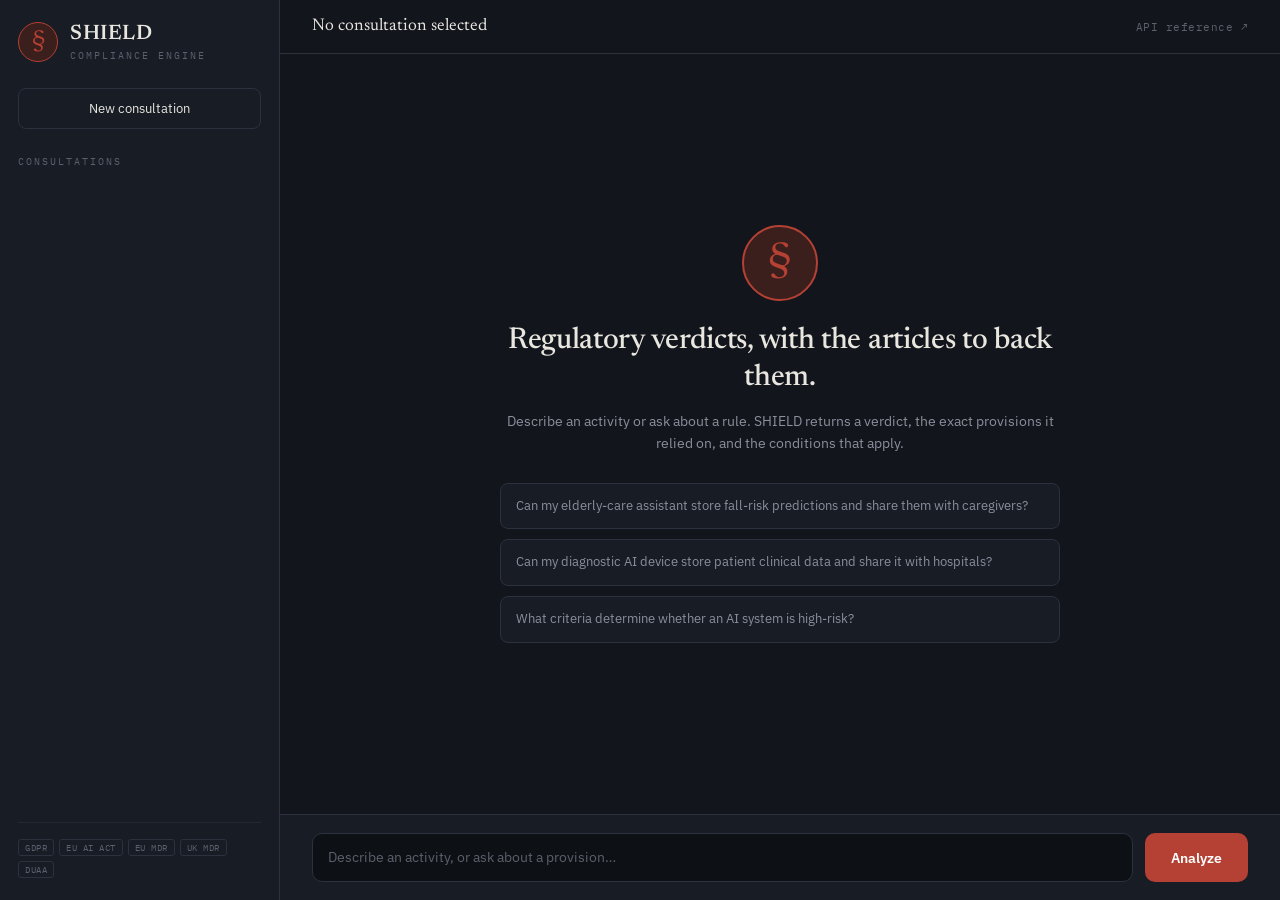
==== static/index.html @ 23c025e5 "Phase 5 completed, fastapi, frontend" ====
<!doctype html>
<html lang="en">
<head>
  <meta charset="utf-8" />
  <meta name="viewport" content="width=device-width, initial-scale=1" />
  <title>SHIELD — Healthcare AI Compliance</title>
  <link rel="preconnect" href="https://fonts.googleapis.com">
  <link rel="preconnect" href="https://fonts.gstatic.com" crossorigin>
  <link href="https://fonts.googleapis.com/css2?family=Newsreader:opsz,wght@6..72,400;6..72,500;6..72,600&family=IBM+Plex+Mono:wght@400;500;600&family=IBM+Plex+Sans:wght@400;500;600&display=swap" rel="stylesheet">
  <link rel="stylesheet" href="style.css" />
</head>
<body>
  <div class="app">
    <aside class="sidebar">
      <div class="brand">
        <span class="brand-seal">§</span>
        <div class="brand-text">
          <span class="brand-name">SHIELD</span>
          <span class="brand-sub">Compliance Engine</span>
        </div>
      </div>
      <button id="new-session" class="btn-new">New consultation</button>
      <div class="sessions-label">Consultations</div>
      <ul id="session-list" class="session-list"></ul>
      <div class="sidebar-footer">
        <span class="reg-tag">GDPR</span><span class="reg-tag">EU AI Act</span>
        <span class="reg-tag">EU MDR</span><span class="reg-tag">UK MDR</span>
        <span class="reg-tag">DUAA</span>
      </div>
    </aside>

    <main class="main">
      <header class="topbar">
        <div id="active-title" class="active-title">No consultation selected</div>
        <a class="docs-link" href="#" id="docs-link" target="_blank">API reference ↗</a>
      </header>

      <div id="messages" class="messages">
        <div class="empty-state">
          <div class="empty-seal">§</div>
          <h1>Regulatory verdicts, with the articles to back them.</h1>
          <p>Describe an activity or ask about a rule. SHIELD returns a verdict,
             the exact provisions it relied on, and the conditions that apply.</p>
          <div class="examples">
            <button class="example">Can my elderly-care assistant store fall-risk predictions and share them with caregivers?</button>
            <button class="example">Can my diagnostic AI device store patient clinical data and share it with hospitals?</button>
            <button class="example">What criteria determine whether an AI system is high-risk?</button>
          </div>
        </div>
      </div>

      <div class="composer">
        <textarea id="question" rows="1" placeholder="Describe an activity, or ask about a provision…"></textarea>
        <button id="send" class="btn-send">Analyze</button>
      </div>
    </main>
  </div>
  <script src="app.js"></script>
</body>
</html>
---- static/style.css ----
:root {
  /* Legal-instrument palette: slate ground, parchment ink, oxblood seal */
  --bg:          #12151c;
  --bg-panel:    #181c25;
  --bg-elevated: #20252f;
  --bg-sunken:   #0d1015;
  --border:      #2b313d;
  --border-soft: #232834;
  --ink:         #e8e6df;   /* parchment text */
  --ink-dim:     #8a8f9c;
  --ink-faint:   #5b606c;
  --seal:        #b54034;   /* oxblood — the verdict seal */
  --seal-soft:   #3a1f1c;
  --gold:        #c9a24b;   /* citation gold */
  --gold-soft:   #2e2715;
  --green:       #5a9e6f;
  --red:         #c45a4f;
  --blue:        #6792c4;
  --mono:  "IBM Plex Mono", ui-monospace, monospace;
  --sans:  "IBM Plex Sans", system-ui, sans-serif;
  --serif: "Newsreader", Georgia, serif;
}

* { box-sizing: border-box; margin: 0; padding: 0; }

body {
  background: var(--bg);
  color: var(--ink);
  font-family: var(--sans);
  font-size: 14px;
  height: 100vh;
  overflow: hidden;
  -webkit-font-smoothing: antialiased;
}

.app { display: grid; grid-template-columns: 280px 1fr; height: 100vh; }

/* ── Sidebar ── */
.sidebar {
  background: var(--bg-panel);
  border-right: 1px solid var(--border);
  display: flex; flex-direction: column;
  padding: 22px 18px;
}
.brand { display: flex; align-items: center; gap: 12px; margin-bottom: 26px; }
.brand-seal {
  font-family: var(--serif); font-size: 26px; color: var(--seal);
  width: 40px; height: 40px; display: grid; place-items: center;
  border: 1.5px solid var(--seal); border-radius: 50%;
  background: var(--seal-soft);
}
.brand-text { display: flex; flex-direction: column; line-height: 1.1; }
.brand-name { font-family: var(--serif); font-size: 21px; font-weight: 600; letter-spacing: .5px; }
.brand-sub { font-family: var(--mono); font-size: 10px; text-transform: uppercase;
             letter-spacing: 2px; color: var(--ink-faint); margin-top: 3px; }

.btn-new {
  background: transparent; color: var(--ink);
  border: 1px solid var(--border); border-radius: 8px;
  padding: 11px; cursor: pointer; font-family: var(--sans); font-size: 13px;
  transition: border-color .15s, color .15s, background .15s;
}
.btn-new:hover { border-color: var(--seal); color: var(--ink); background: var(--seal-soft); }

.sessions-label, .sidebar-footer {
  font-family: var(--mono); text-transform: uppercase; font-size: 10px;
  letter-spacing: 2px; color: var(--ink-faint);
}
.sessions-label { margin: 26px 0 12px; }
.session-list { list-style: none; flex: 1; overflow-y: auto; margin: 0 -4px; }
.session-item {
  padding: 10px 12px; border-radius: 6px; cursor: pointer;
  color: var(--ink-dim); font-size: 13px; margin-bottom: 2px;
  white-space: nowrap; overflow: hidden; text-overflow: ellipsis;
  border-left: 2px solid transparent;
  transition: background .12s, color .12s, border-color .12s;
}
.session-item:hover { background: var(--bg-elevated); color: var(--ink); }
.session-item.active { background: var(--bg-elevated); color: var(--gold);
                       border-left-color: var(--seal); }
.sidebar-footer {
  padding-top: 16px; border-top: 1px solid var(--border-soft);
  display: flex; flex-wrap: wrap; gap: 5px;
}
.reg-tag {
  font-size: 9px; padding: 2px 6px; border: 1px solid var(--border);
  border-radius: 3px; color: var(--ink-faint); letter-spacing: .5px;
}

/* ── Main ── */
.main { display: flex; flex-direction: column; height: 100vh; }
.topbar {
  display: flex; justify-content: space-between; align-items: center;
  padding: 18px 32px; border-bottom: 1px solid var(--border);
}
.active-title { font-family: var(--serif); font-size: 17px; color: var(--ink); }
.docs-link { color: var(--ink-faint); text-decoration: none; font-family: var(--mono);
             font-size: 11px; letter-spacing: .5px; }
.docs-link:hover { color: var(--gold); }

.messages { flex: 1; overflow-y: auto; padding: 32px; display: flex;
            flex-direction: column; gap: 22px; }

/* ── Empty state ── */
.empty-state { margin: auto; text-align: center; max-width: 560px; }
.empty-seal {
  font-family: var(--serif); font-size: 44px; color: var(--seal);
  width: 76px; height: 76px; margin: 0 auto 22px; display: grid; place-items: center;
  border: 2px solid var(--seal); border-radius: 50%; background: var(--seal-soft);
}
.empty-state h1 { font-family: var(--serif); font-weight: 500; font-size: 30px;
                  line-height: 1.25; margin-bottom: 12px; letter-spacing: -.3px; }
.empty-state p { color: var(--ink-dim); margin-bottom: 28px; line-height: 1.6; }
.examples { display: flex; flex-direction: column; gap: 10px; }
.example {
  background: var(--bg-panel); border: 1px solid var(--border); color: var(--ink-dim);
  border-radius: 8px; padding: 13px 15px; text-align: left; cursor: pointer;
  font-family: var(--sans); font-size: 13px; line-height: 1.45;
  transition: border-color .15s, color .15s;
}
.example:hover { border-color: var(--gold); color: var(--ink); }

/* ── Messages ── */
.msg-user {
  align-self: flex-end; max-width: 70%;
  background: var(--bg-elevated); border: 1px solid var(--border);
  padding: 12px 16px; border-radius: 12px 12px 3px 12px; line-height: 1.5;
}
.msg-assistant { align-self: flex-start; max-width: 84%; width: 100%; }

.msg-plain {
  align-self: flex-start; max-width: 72%; color: var(--ink);
  line-height: 1.65; padding: 4px 2px; font-size: 14px;
}

/* ── Thinking / streaming steps ── */
.thinking { color: var(--ink-dim); font-style: italic; }
.stream-steps {
  align-self: flex-start; max-width: 84%; width: 100%;
  background: var(--bg-sunken); border: 1px solid var(--border-soft);
  border-radius: 10px; padding: 14px 18px;
  display: flex; flex-direction: column; gap: 9px;
}
.stream-step {
  display: flex; align-items: center; gap: 11px; font-size: 13px;
  color: var(--ink-faint); font-family: var(--mono);
  opacity: 0; transform: translateX(-6px);
  animation: stepIn .3s ease forwards;
}
@keyframes stepIn { to { opacity: 1; transform: translateX(0); } }
.stream-step .dot {
  width: 7px; height: 7px; border-radius: 50%; background: var(--ink-faint);
  flex-shrink: 0;
}
.stream-step.active { color: var(--gold); }
.stream-step.active .dot { background: var(--gold); animation: pulse 1s ease infinite; }
.stream-step.done { color: var(--green); }
.stream-step.done .dot { background: var(--green); }
@keyframes pulse { 50% { opacity: .35; transform: scale(.8); } }

/* ── Verdict card with tabs ── */
.verdict-card {
  background: var(--bg-panel); border: 1px solid var(--border);
  border-radius: 12px; overflow: hidden;
}
.verdict-head {
  display: flex; justify-content: space-between; align-items: center;
  padding: 16px 20px; border-bottom: 1px solid var(--border);
  position: relative;
}
.verdict-head::before {
  content: ""; position: absolute; left: 0; top: 0; bottom: 0; width: 3px;
  background: var(--seal);
}
.verdict-badge {
  font-family: var(--serif); font-size: 19px; font-weight: 600;
}
.v-Allowed { color: var(--green); }
.v-Prohibited { color: var(--red); }
.v-Conditional { color: var(--gold); }
.v-Unclear { color: var(--ink-dim); }
.v-Informational { color: var(--blue); }
.v-OutOfScope { color: var(--ink-dim); }

.confidence-gauge { display: flex; align-items: center; gap: 10px; }
.gauge-track {
  width: 80px; height: 5px; background: var(--bg-sunken);
  border-radius: 3px; overflow: hidden;
}
.gauge-fill { height: 100%; border-radius: 3px; transition: width .6s ease; }
.confidence-num { font-family: var(--mono); font-size: 12px; color: var(--ink-dim); }
.confidence-num b { color: var(--ink); }

/* Tabs */
.tabs { display: flex; border-bottom: 1px solid var(--border); background: var(--bg-sunken); }
.tab {
  flex: 1; padding: 11px 14px; background: transparent; border: none;
  color: var(--ink-faint); font-family: var(--mono); font-size: 11px;
  text-transform: uppercase; letter-spacing: 1.2px; cursor: pointer;
  border-bottom: 2px solid transparent; transition: color .15s, border-color .15s;
}
.tab:hover { color: var(--ink-dim); }
.tab.active { color: var(--gold); border-bottom-color: var(--seal); }
.tab .tab-count {
  display: inline-block; margin-left: 5px; padding: 0 5px;
  background: var(--bg-elevated); border-radius: 8px; font-size: 10px;
  color: var(--ink-dim);
}

.tab-panel { padding: 20px; display: none; }
.tab-panel.active { display: block; animation: fadeIn .25s ease; }
@keyframes fadeIn { from { opacity: 0; } to { opacity: 1; } }

/* Tab 1: Verdict */
.parsed-context { display: flex; flex-wrap: wrap; gap: 6px; margin-bottom: 16px; }
.ctx-chip { font-size: 11px; padding: 3px 9px; border-radius: 4px; border: 1px solid;
            font-family: var(--mono); }
.ctx-intent  { color: var(--blue);    border-color: var(--blue);    background: rgba(103,146,196,.08); }
.ctx-purpose { color: var(--gold);    border-color: var(--gold-soft); background: rgba(201,162,75,.08); }
.ctx-context { color: var(--green);   border-color: var(--green);   background: rgba(90,158,111,.08); }
.ctx-jur     { color: var(--ink-dim); border-color: var(--border);  background: transparent; }

.reasoning-label, .section-label {
  font-family: var(--mono); text-transform: uppercase; font-size: 10px;
  letter-spacing: 1.5px; color: var(--ink-faint); margin-bottom: 9px;
}
.reasoning-text { line-height: 1.65; color: var(--ink); font-size: 14px; }

.conditions-section { margin-top: 18px; padding-top: 16px; border-top: 1px solid var(--border-soft); }
.conditions-label { font-family: var(--mono); text-transform: uppercase; font-size: 10px;
                    letter-spacing: 1.5px; color: var(--gold); margin-bottom: 11px; }
.conditions-list { list-style: none; display: flex; flex-direction: column; gap: 9px; }
.conditions-list li { display: flex; gap: 10px; align-items: flex-start;
                      line-height: 1.5; color: var(--ink); font-size: 13px; }
.cond-dot { color: var(--seal); flex-shrink: 0; margin-top: 1px; font-weight: 600; }

/* Tab 2: Citations */
.citation-grid { display: flex; flex-direction: column; gap: 10px; }
.citation-row {
  display: flex; align-items: center; gap: 12px; padding: 11px 14px;
  background: var(--bg-sunken); border: 1px solid var(--border-soft);
  border-radius: 7px; border-left: 3px solid var(--gold);
}
.citation-reg { font-family: var(--mono); font-size: 11px; color: var(--ink-faint);
                text-transform: uppercase; letter-spacing: .5px; min-width: 88px; }
.citation-art { font-family: var(--serif); font-size: 15px; color: var(--gold); font-weight: 500; }
.citation-empty { color: var(--ink-faint); font-style: italic; font-size: 13px; }

/* Tab 3: Regulations bar chart */
.reg-chart { display: flex; flex-direction: column; gap: 12px; }
.reg-bar-row { display: flex; align-items: center; gap: 12px; }
.reg-bar-label { font-family: var(--mono); font-size: 11px; color: var(--ink-dim);
                 min-width: 96px; text-transform: uppercase; letter-spacing: .5px; }
.reg-bar-track { flex: 1; height: 22px; background: var(--bg-sunken);
                 border-radius: 4px; overflow: hidden; position: relative; }
.reg-bar-fill { height: 100%; border-radius: 4px; transition: width .5s ease;
                background: linear-gradient(90deg, var(--seal-soft), var(--seal)); }
.reg-bar-count { font-family: var(--mono); font-size: 12px; color: var(--ink);
                 min-width: 20px; text-align: right; }

/* Feedback */
.feedback-row {
  display: flex; align-items: center; gap: 10px; margin: 0 20px 16px;
  padding-top: 14px; border-top: 1px solid var(--border-soft);
}
.feedback-label { font-size: 12px; color: var(--ink-faint); flex: 1; }
.fb-btn { background: transparent; border: 1px solid var(--border); border-radius: 6px;
          padding: 5px 11px; cursor: pointer; font-size: 14px; transition: border-color .15s; }
.fb-btn:hover { border-color: var(--gold); }
.fb-btn:disabled { opacity: .4; cursor: not-allowed; }

/* ── Composer ── */
.composer {
  display: flex; gap: 12px; padding: 18px 32px; border-top: 1px solid var(--border);
  background: var(--bg-panel);
}
#question {
  flex: 1; background: var(--bg-sunken); color: var(--ink);
  border: 1px solid var(--border); border-radius: 10px;
  padding: 13px 15px; resize: none; font-family: var(--sans); font-size: 14px;
  max-height: 140px; line-height: 1.5;
}
#question:focus { outline: none; border-color: var(--gold); }
#question::placeholder { color: var(--ink-faint); }
.btn-send {
  background: var(--seal); color: #fff; border: none; border-radius: 10px;
  padding: 0 26px; font-family: var(--sans); font-weight: 600; font-size: 14px;
  cursor: pointer; transition: background .15s, opacity .15s;
}
.btn-send:hover { background: #c9483b; }
.btn-send:disabled { opacity: .4; cursor: not-allowed; }

/* Scrollbar */
::-webkit-scrollbar { width: 9px; }
::-webkit-scrollbar-track { background: transparent; }
::-webkit-scrollbar-thumb { background: var(--border); border-radius: 5px; }
::-webkit-scrollbar-thumb:hover { background: var(--border); }

/* Responsive */
@media (max-width: 760px) {
  .app { grid-template-columns: 1fr; }
  .sidebar { display: none; }
  .msg-assistant, .msg-user { max-width: 95%; }
}

@media (prefers-reduced-motion: reduce) {
  * { animation: none !important; transition: none !important; }
}
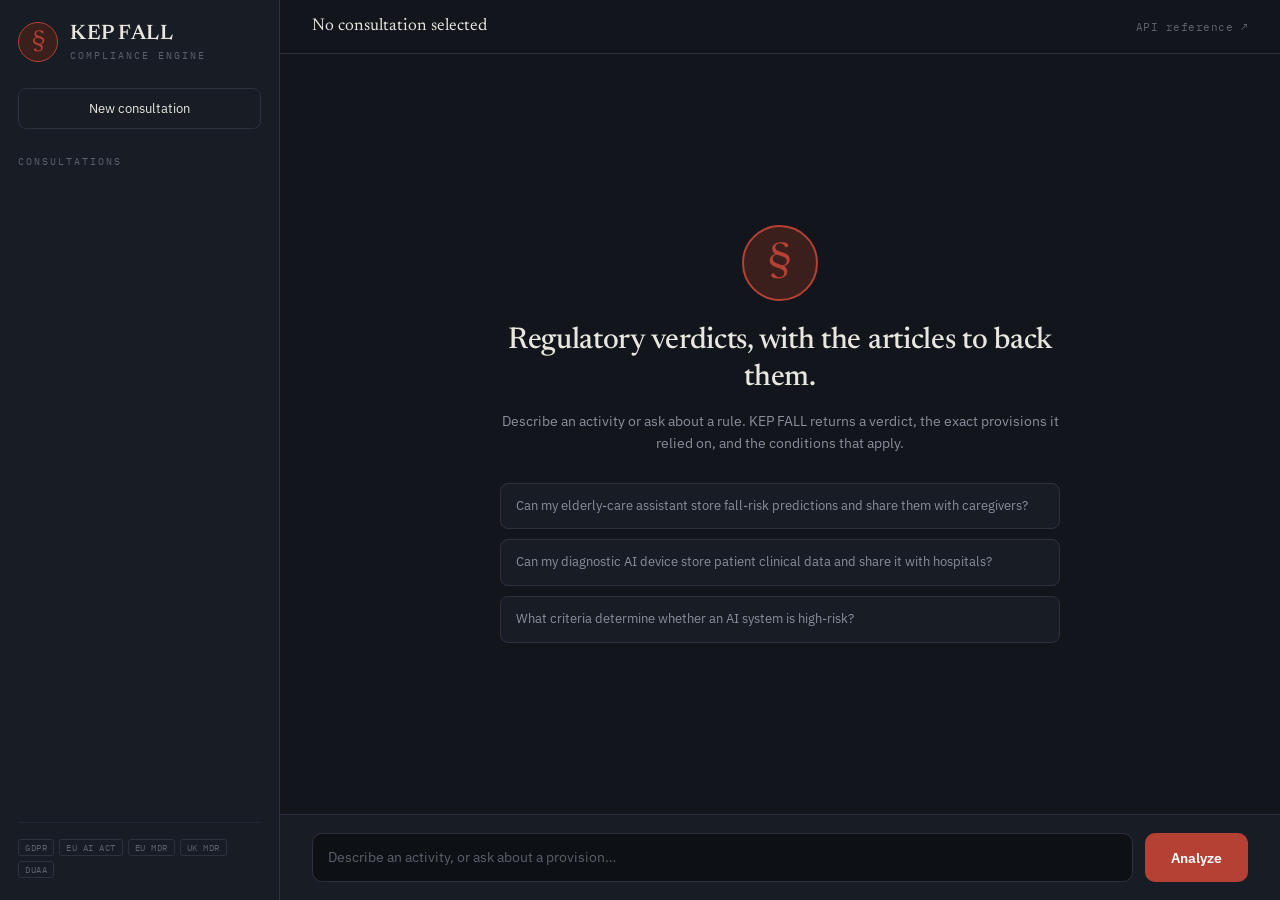
==== commit 77ec4d27: "Dockerfile" ====
--- a/static/index.html
+++ b/static/index.html
@@ -3,7 +3,7 @@
 <head>
   <meta charset="utf-8" />
   <meta name="viewport" content="width=device-width, initial-scale=1" />
-  <title>SHIELD — Healthcare AI Compliance</title>
+  <title>KEP FALL</title>
   <link rel="preconnect" href="https://fonts.googleapis.com">
   <link rel="preconnect" href="https://fonts.gstatic.com" crossorigin>
   <link href="https://fonts.googleapis.com/css2?family=Newsreader:opsz,wght@6..72,400;6..72,500;6..72,600&family=IBM+Plex+Mono:wght@400;500;600&family=IBM+Plex+Sans:wght@400;500;600&display=swap" rel="stylesheet">
@@ -15,7 +15,7 @@
       <div class="brand">
         <span class="brand-seal">§</span>
         <div class="brand-text">
-          <span class="brand-name">SHIELD</span>
+          <span class="brand-name">KEP FALL</span>
           <span class="brand-sub">Compliance Engine</span>
         </div>
       </div>
@@ -39,7 +39,7 @@
         <div class="empty-state">
           <div class="empty-seal">§</div>
           <h1>Regulatory verdicts, with the articles to back them.</h1>
-          <p>Describe an activity or ask about a rule. SHIELD returns a verdict,
+          <p>Describe an activity or ask about a rule. KEP FALL returns a verdict,
              the exact provisions it relied on, and the conditions that apply.</p>
           <div class="examples">
             <button class="example">Can my elderly-care assistant store fall-risk predictions and share them with caregivers?</button>
